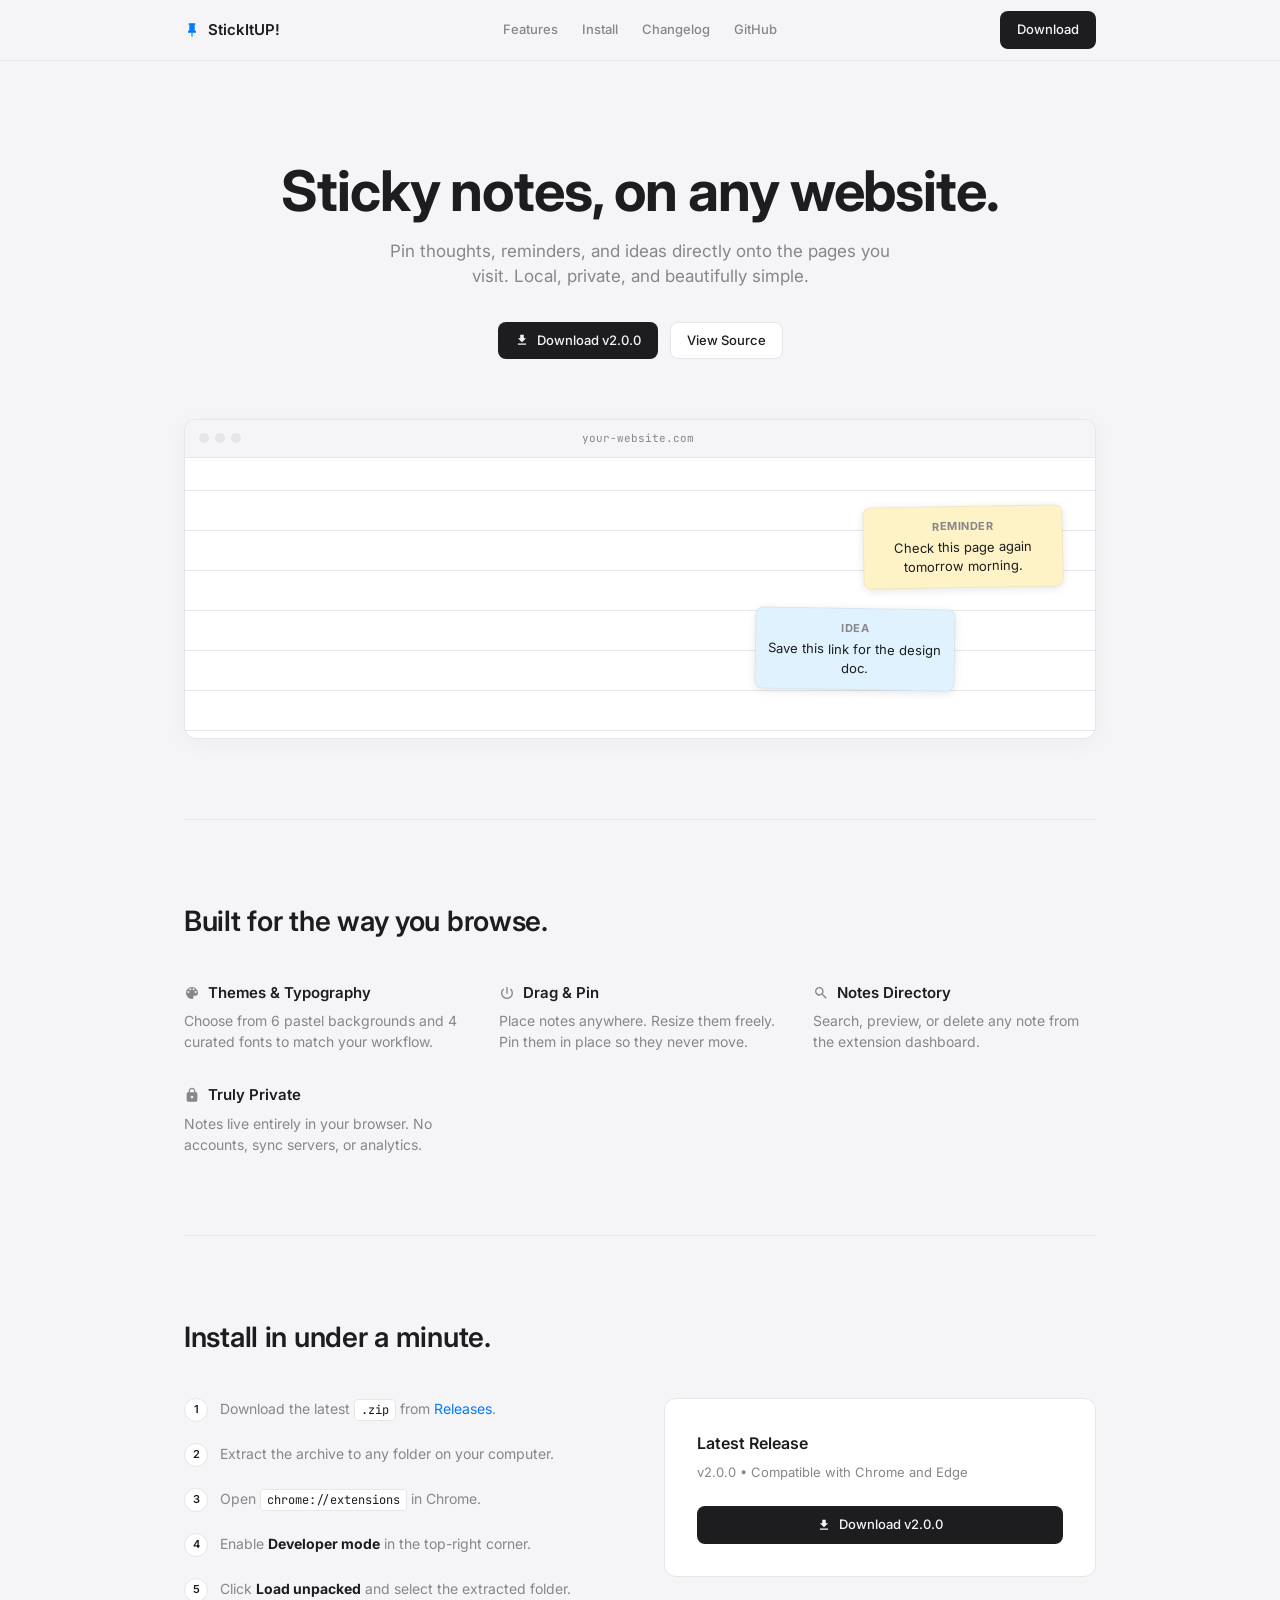
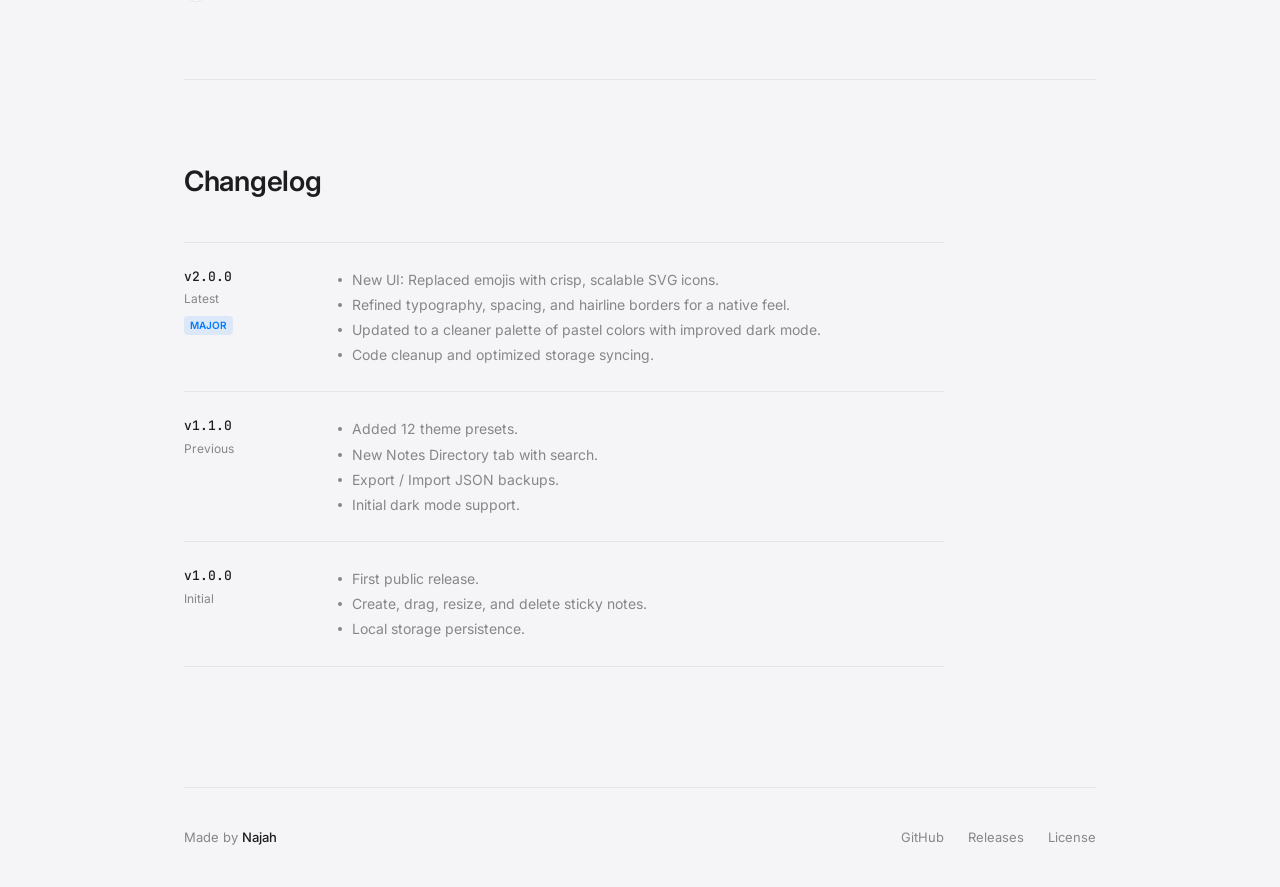
==== index.html @ 6b8c4919 "Complete UI overhaul and add automated release workflow MAJOR" ====
<!DOCTYPE html>
<html lang="en">
<head>
<meta charset="UTF-8" />
<meta name="viewport" content="width=device-width, initial-scale=1.0" />
<title>StickItUP! — Sticky notes for any website</title>
<link rel="icon" type="image/svg+xml" href="logo.svg" />
<link rel="preconnect" href="https://fonts.googleapis.com">
<link rel="preconnect" href="https://fonts.gstatic.com" crossorigin>
<link href="https://fonts.googleapis.com/css2?family=Inter:wght@400;500;600;700&family=JetBrains+Mono:wght@400;500&display=swap" rel="stylesheet">
<style>
  :root {
    --bg: #f5f5f7;
    --surface: #ffffff;
    --border: #e5e5ea;
    --text: #1d1d1f;
    --text-muted: #86868b;
    --accent: #007aff;
  }

  @media (prefers-color-scheme: dark) {
    :root {
      --bg: #1c1c1e;
      --surface: #2c2c2e;
      --border: #3a3a3c;
      --text: #f5f5f7;
      --text-muted: #86868b;
      --accent: #0a84ff;
    }
  }

  * { margin: 0; padding: 0; box-sizing: border-box; }
  html { scroll-behavior: smooth; }
  body {
    font-family: 'Inter', -apple-system, BlinkMacSystemFont, sans-serif;
    background: var(--bg);
    color: var(--text);
    line-height: 1.5;
    font-size: 15px;
    -webkit-font-smoothing: antialiased;
  }
  a { color: inherit; text-decoration: none; }
  .container { max-width: 960px; margin: 0 auto; padding: 0 24px; }

  /* Nav */
  header {
    position: sticky; top: 0; z-index: 50;
    background: var(--bg);
    border-bottom: 1px solid var(--border);
  }
  nav { display: flex; align-items: center; justify-content: space-between; height: 60px; }
  .brand { display: flex; align-items: center; gap: 8px; font-weight: 600; font-size: 15px; }
  .brand svg { width: 16px; height: 16px; fill: var(--accent); }
  .nav-links { display: flex; align-items: center; gap: 24px; font-size: 13px; font-weight: 500; color: var(--text-muted); }
  .nav-links a:hover { color: var(--text); }

  /* Buttons */
  .btn {
    display: inline-flex; align-items: center; justify-content: center; gap: 8px;
    padding: 8px 16px; border-radius: 8px; font-family: inherit; font-size: 13px; font-weight: 500; 
    cursor: pointer; border: 1px solid transparent; transition: 0.15s;
  }
  .btn svg { width: 14px; height: 14px; fill: currentColor; }
  .btn-primary { background: var(--text); color: var(--bg); }
  .btn-primary:hover { opacity: 0.85; }
  .btn-secondary { background: var(--surface); color: var(--text); border-color: var(--border); }
  .btn-secondary:hover { border-color: var(--text-muted); }

  /* Hero */
  .hero { padding: 100px 0 80px; text-align: center; }
  .hero h1 { font-size: clamp(36px, 5vw, 56px); font-weight: 700; letter-spacing: -0.02em; line-height: 1.1; margin-bottom: 16px; }
  .hero p { font-size: 17px; color: var(--text-muted); max-width: 520px; margin: 0 auto 32px; }
  .actions { display: flex; gap: 12px; justify-content: center; }

  /* Mockup */
  .mockup {
    margin-top: 60px; border: 1px solid var(--border); border-radius: 12px; background: var(--surface);
    overflow: hidden; box-shadow: 0 4px 24px rgba(0,0,0,0.04);
  }
  .mockup-bar { display: flex; align-items: center; padding: 10px 14px; border-bottom: 1px solid var(--border); background: var(--bg); }
  .mockup-dots { display: flex; gap: 6px; }
  .mockup-dots span { width: 10px; height: 10px; border-radius: 50%; background: var(--border); }
  .mockup-url { flex: 1; text-align: center; font-family: 'JetBrains Mono', monospace; font-size: 11px; color: var(--text-muted); }
  .mockup-body { position: relative; height: 280px; padding: 32px; background-image: linear-gradient(var(--border) 1px, transparent 1px); background-size: 100% 40px; background-position: 0 32px; }
  
  .sticky {
    position: absolute; width: 200px; padding: 12px; border-radius: 8px;
    font-size: 13px; line-height: 1.4; color: #1d1d1f;
    box-shadow: 0 2px 8px rgba(0,0,0,0.1); border: 1px solid rgba(0,0,0,0.05);
  }
  .sticky-1 { background: #fef3c7; top: 48px; right: 32px; transform: rotate(-1deg); }
  .sticky-2 { background: #e0f2fe; top: 150px; right: 140px; transform: rotate(1deg); }

  /* Sections */
  section { padding: 80px 0; border-top: 1px solid var(--border); }
  h2 { font-size: 28px; font-weight: 600; letter-spacing: -0.01em; margin-bottom: 40px; }
  
  /* Features Grid */
  .grid { display: grid; grid-template-columns: repeat(auto-fit, minmax(260px, 1fr)); gap: 32px; }
  .feature h3 { font-size: 15px; font-weight: 600; margin-bottom: 6px; display: flex; align-items: center; gap: 8px; }
  .feature h3 svg { width: 16px; height: 16px; fill: var(--text-muted); }
  .feature p { font-size: 14px; color: var(--text-muted); line-height: 1.5; }

  /* Install */
  .install-grid { display: grid; grid-template-columns: 1fr 1fr; gap: 48px; align-items: start; }
  .steps { list-style: none; counter-reset: step; }
  .steps li { counter-increment: step; position: relative; padding: 0 0 24px 36px; font-size: 14px; color: var(--text-muted); }
  .steps li:last-child { padding-bottom: 0; }
  .steps li::before { content: counter(step); position: absolute; left: 0; top: 0; width: 22px; height: 22px; border-radius: 50%; background: var(--surface); border: 1px solid var(--border); display: flex; align-items: center; justify-content: center; font-size: 11px; font-weight: 600; color: var(--text); }
  code { font-family: 'JetBrains Mono', monospace; font-size: 12px; background: var(--surface); border: 1px solid var(--border); padding: 2px 6px; border-radius: 4px; color: var(--text); }
  
  .install-card { background: var(--surface); border: 1px solid var(--border); border-radius: 12px; padding: 32px; }
  .install-card h3 { font-size: 16px; font-weight: 600; margin-bottom: 8px; }
  .install-card p { font-size: 13px; color: var(--text-muted); margin-bottom: 24px; }
  .install-card .btn { width: 100%; }

  /* Changelog */
  .changelog-list { max-width: 760px; }
  .release { display: grid; grid-template-columns: 120px 1fr; gap: 32px; padding: 24px 0; border-top: 1px solid var(--border); }
  .release:last-child { border-bottom: 1px solid var(--border); }
  .release-meta { display: flex; flex-direction: column; gap: 4px; }
  .release-version { font-family: 'JetBrains Mono', monospace; font-size: 13px; font-weight: 500; color: var(--text); }
  .release-date { font-size: 12px; color: var(--text-muted); }
  .release-tag { display: inline-flex; align-self: flex-start; padding: 2px 6px; border-radius: 4px; background: rgba(0,122,255,0.1); color: var(--accent); font-size: 10px; font-weight: 600; text-transform: uppercase; margin-top: 4px; }
  .release ul { list-style: none; }
  .release ul li { font-size: 14px; color: var(--text-muted); padding-left: 16px; position: relative; line-height: 1.8; }
  .release ul li::before { content: ''; position: absolute; left: 2px; top: 11px; width: 4px; height: 4px; border-radius: 50%; background: var(--text-muted); }

  /* Footer */
  footer { padding: 40px 0; border-top: 1px solid var(--border); margin-top: 40px; display: flex; justify-content: space-between; align-items: center; font-size: 13px; color: var(--text-muted); }
  .footer-links { display: flex; gap: 24px; }
  .footer-links a:hover { color: var(--text); }
</style>
</head>
<body>

<header>
  <div class="container">
    <nav>
      <a href="#" class="brand">
        <svg viewBox="0 0 24 24"><path d="M16 12V4h1V2H7v2h1v8l-2 2v2h5.2v6h1.6v-6H18v-2l-2-2z"/></svg>
        StickItUP!
      </a>
      <div class="nav-links">
        <a href="#features">Features</a>
        <a href="#install">Install</a>
        <a href="#changelog">Changelog</a>
        <a href="https://github.com/najah-pktr/StickItUp" target="_blank">GitHub</a>
      </div>
      <a href="https://github.com/najah-pktr/StickItUp/releases/latest" target="_blank" class="btn btn-primary">Download</a>
    </nav>
  </div>
</header>

<div class="container">
  <div class="hero">
    <h1>Sticky notes, on any website.</h1>
    <p>Pin thoughts, reminders, and ideas directly onto the pages you visit. Local, private, and beautifully simple.</p>
    <div class="actions">
      <a href="https://github.com/najah-pktr/StickItUp/releases/latest" target="_blank" class="btn btn-primary">
        <svg viewBox="0 0 24 24"><path d="M19 9h-4V3H9v6H5l7 7 7-7zM5 18v2h14v-2H5z"/></svg>
        Download v2.0.0
      </a>
      <a href="https://github.com/najah-pktr/StickItUp" target="_blank" class="btn btn-secondary">View Source</a>
    </div>

    <div class="mockup">
      <div class="mockup-bar">
        <div class="mockup-dots"><span></span><span></span><span></span></div>
        <div class="mockup-url">your-website.com</div>
        <div style="width: 46px;"></div>
      </div>
      <div class="mockup-body">
        <div class="sticky sticky-1">
          <strong style="display:block; margin-bottom: 4px; font-size: 11px; text-transform: uppercase; letter-spacing: 0.5px; color: #86868b;">Reminder</strong>
          Check this page again tomorrow morning.
        </div>
        <div class="sticky sticky-2">
          <strong style="display:block; margin-bottom: 4px; font-size: 11px; text-transform: uppercase; letter-spacing: 0.5px; color: #86868b;">Idea</strong>
          Save this link for the design doc.
        </div>
      </div>
    </div>
  </div>
</div>

<div class="container">
  <section id="features">
    <h2>Built for the way you browse.</h2>
    <div class="grid">
      <div class="feature">
        <h3>
          <svg viewBox="0 0 24 24"><path d="M12 3a9 9 0 0 0 0 18c1.1 0 2-.9 2-2v-1.5c0-.8.7-1.5 1.5-1.5H17a4 4 0 0 0 4-4c0-4.4-4-9-9-9zM6.5 12A1.5 1.5 0 1 1 8 10.5 1.5 1.5 0 0 1 6.5 12zm3-4A1.5 1.5 0 1 1 11 6.5 1.5 1.5 0 0 1 9.5 8zm5 0A1.5 1.5 0 1 1 16 6.5 1.5 1.5 0 0 1 14.5 8zm3 4A1.5 1.5 0 1 1 19 10.5 1.5 1.5 0 0 1 17.5 12z"/></svg>
          Themes & Typography
        </h3>
        <p>Choose from 6 pastel backgrounds and 4 curated fonts to match your workflow.</p>
      </div>
      <div class="feature">
        <h3>
          <svg viewBox="0 0 24 24"><path d="M13 3h-2v10h2V3zm4.83 2.17l-1.42 1.42C17.99 7.86 19 9.81 19 12c0 3.87-3.13 7-7 7s-7-3.13-7-7c0-2.19 1.01-4.14 2.58-5.42L6.17 5.17C4.23 6.82 3 9.26 3 12c0 4.97 4.03 9 9 9s9-4.03 9-9c0-2.74-1.23-5.18-3.17-6.83z"/></svg>
          Drag & Pin
        </h3>
        <p>Place notes anywhere. Resize them freely. Pin them in place so they never move.</p>
      </div>
      <div class="feature">
        <h3>
          <svg viewBox="0 0 24 24"><path d="M15.5 14h-.79l-.28-.27A6.471 6.471 0 0 0 16 9.5 6.5 6.5 0 1 0 9.5 16c1.61 0 3.09-.59 4.23-1.57l.27.28v.79l5 4.99L20.49 19l-4.99-5zm-6 0C7.01 14 5 11.99 5 9.5S7.01 5 9.5 5 14 7.01 14 9.5 11.99 14 9.5 14z"/></svg>
          Notes Directory
        </h3>
        <p>Search, preview, or delete any note from the extension dashboard.</p>
      </div>
      <div class="feature">
        <h3>
          <svg viewBox="0 0 24 24"><path d="M18 8h-1V6c0-2.76-2.24-5-5-5S7 3.24 7 6v2H6c-1.1 0-2 .9-2 2v10c0 1.1.9 2 2 2h12c1.1 0 2-.9 2-2V10c0-1.1-.9-2-2-2zm-6 9c-1.1 0-2-.9-2-2s.9-2 2-2 2 .9 2 2-.9 2-2 2zm3.1-9H8.9V6c0-1.71 1.39-3.1 3.1-3.1 1.71 0 3.1 1.39 3.1 3.1v2z"/></svg>
          Truly Private
        </h3>
        <p>Notes live entirely in your browser. No accounts, sync servers, or analytics.</p>
      </div>
    </div>
  </section>
</div>

<div class="container">
  <section id="install">
    <h2>Install in under a minute.</h2>
    <div class="install-grid">
      <ol class="steps">
        <li>Download the latest <code>.zip</code> from <a href="https://github.com/najah-pktr/StickItUp/releases/latest" target="_blank" style="color:var(--accent);">Releases</a>.</li>
        <li>Extract the archive to any folder on your computer.</li>
        <li>Open <code>chrome://extensions</code> in Chrome.</li>
        <li>Enable <strong style="color:var(--text);">Developer mode</strong> in the top-right corner.</li>
        <li>Click <strong style="color:var(--text);">Load unpacked</strong> and select the extracted folder.</li>
      </ol>

      <div class="install-card">
        <h3>Latest Release</h3>
        <p>v2.0.0 • Compatible with Chrome and Edge</p>
        <a href="https://github.com/najah-pktr/StickItUp/releases/latest" target="_blank" class="btn btn-primary">
          <svg viewBox="0 0 24 24"><path d="M19 9h-4V3H9v6H5l7 7 7-7zM5 18v2h14v-2H5z"/></svg> Download v2.0.0
        </a>
      </div>
    </div>
  </section>
</div>

<div class="container">
  <section id="changelog">
    <h2>Changelog</h2>
    <div class="changelog-list">
      
      <div class="release">
        <div class="release-meta">
          <div class="release-version">v2.0.0</div>
          <div class="release-date">Latest</div>
          <span class="release-tag">Major</span>
        </div>
        <ul>
          <li>New UI: Replaced emojis with crisp, scalable SVG icons.</li>
          <li>Refined typography, spacing, and hairline borders for a native feel.</li>
          <li>Updated to a cleaner palette of pastel colors with improved dark mode.</li>
          <li>Code cleanup and optimized storage syncing.</li>
        </ul>
      </div>

      <div class="release">
        <div class="release-meta">
          <div class="release-version">v1.1.0</div>
          <div class="release-date">Previous</div>
        </div>
        <ul>
          <li>Added 12 theme presets.</li>
          <li>New Notes Directory tab with search.</li>
          <li>Export / Import JSON backups.</li>
          <li>Initial dark mode support.</li>
        </ul>
      </div>

      <div class="release">
        <div class="release-meta">
          <div class="release-version">v1.0.0</div>
          <div class="release-date">Initial</div>
        </div>
        <ul>
          <li>First public release.</li>
          <li>Create, drag, resize, and delete sticky notes.</li>
          <li>Local storage persistence.</li>
        </ul>
      </div>

    </div>
  </section>
</div>

<div class="container">
  <footer>
    <div>
      Made by <a href="https://github.com/najah-pktr" target="_blank" style="color:var(--text); font-weight:500;">Najah</a>
    </div>
    <div class="footer-links">
      <a href="https://github.com/najah-pktr/StickItUp" target="_blank">GitHub</a>
      <a href="https://github.com/najah-pktr/StickItUp/releases/latest" target="_blank">Releases</a>
      <a href="https://github.com/najah-pktr/StickItUp/blob/main/LICENSE" target="_blank">License</a>
    </div>
  </footer>
</div>

</body>
</html>
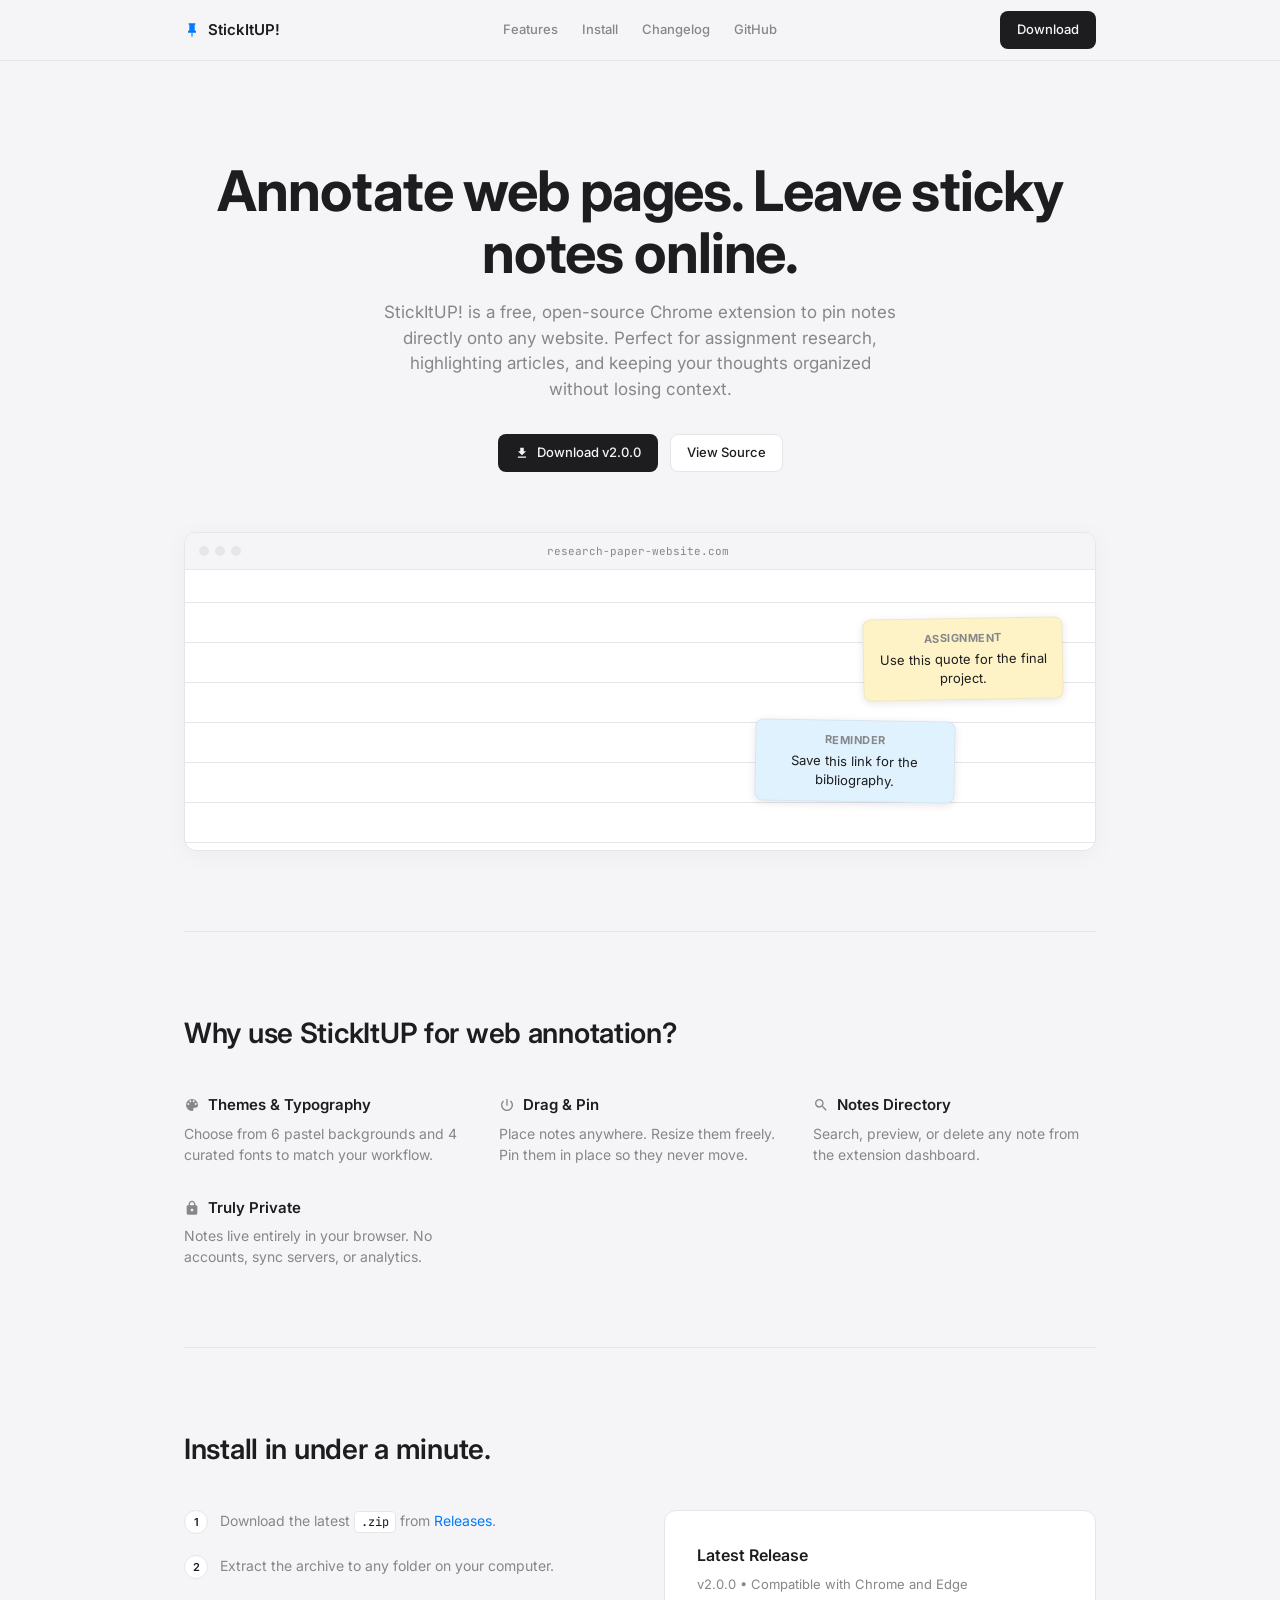
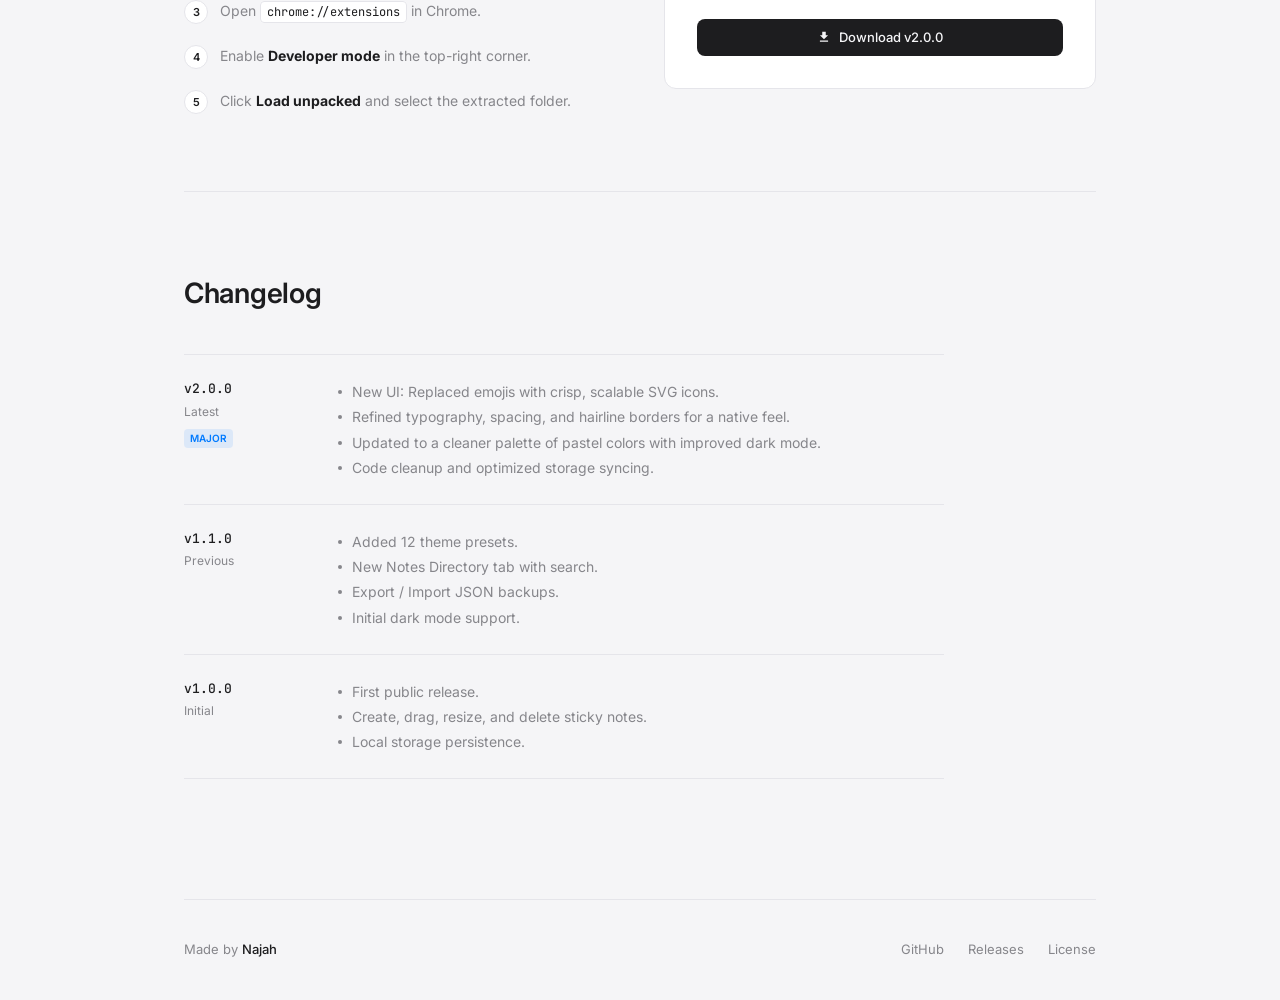
==== commit 6048ff92: "Update landing page with SEO meta tags and structured data" ====
--- a/index.html
+++ b/index.html
@@ -3,12 +3,56 @@
 <head>
 <meta charset="UTF-8" />
 <meta name="viewport" content="width=device-width, initial-scale=1.0" />
-<title>StickItUP! — Sticky notes for any website</title>
+<title>StickItUP! — Annotate web pages & leave sticky notes online</title>
+<meta name="description" content="StickItUP! is a free, open-source Chrome extension to pin sticky notes, highlight articles, and annotate web pages. Perfect for researchers, students, and assignment projects. 100% local, no accounts required." />
+<meta name="keywords" content="annotate web pages, sticky notes chrome extension, leave notes on websites, web annotation tool, research notes extension, highlight web pages, open source note taking, assignment helper, local browser notes" />
+<meta name="author" content="Najah" />
+<meta name="robots" content="index, follow" />
+
+<!-- Open Graph / Social Media -->
+<meta property="og:title" content="StickItUP! — Annotate web pages & leave sticky notes online" />
+<meta property="og:description" content="Pin sticky notes directly onto any website. A free, open-source Chrome extension for research, assignments, and daily browsing. No tracking, no servers." />
+<meta property="og:type" content="website" />
+<meta property="og:url" content="https://najah-pktr.github.io/StickItUp/" />
+<meta property="og:image" content="https://najah-pktr.github.io/StickItUp/assets/icon128.png" />
+
+<!-- Twitter Card -->
+<meta name="twitter:card" content="summary_large_image" />
+<meta name="twitter:title" content="StickItUP! — Annotate web pages & leave sticky notes online" />
+<meta name="twitter:description" content="Pin sticky notes directly onto any website. A free, open-source Chrome extension for research and assignments." />
+<meta name="twitter:image" content="https://najah-pktr.github.io/StickItUp/assets/icon128.png" />
+
 <link rel="icon" type="image/svg+xml" href="logo.svg" />
 <link rel="preconnect" href="https://fonts.googleapis.com">
 <link rel="preconnect" href="https://fonts.gstatic.com" crossorigin>
 <link href="https://fonts.googleapis.com/css2?family=Inter:wght@400;500;600;700&family=JetBrains+Mono:wght@400;500&display=swap" rel="stylesheet">
+
+<!-- Structured Data (Tells Google exactly what this is) -->
+<script type="application/ld+json">
+{
+  "@context": "https://schema.org",
+  "@type": "SoftwareApplication",
+  "name": "StickItUP!",
+  "operatingSystem": "Chrome, Edge",
+  "applicationCategory": "BrowserApplication",
+  "offers": {
+    "@type": "Offer",
+    "price": "0",
+    "priceCurrency": "USD"
+  },
+  "description": "An open-source Chrome extension that allows users to pin sticky notes, highlight text, and annotate web pages directly. Ideal for assignment research and bookmarking.",
+  "author": {
+    "@type": "Person",
+    "name": "Najah",
+    "url": "https://github.com/najah-pktr"
+  },
+  "softwareVersion": "2.0.0",
+  "license": "https://github.com/najah-pktr/StickItUp/blob/main/LICENSE"
+}
+</script>
+
 <style>
+  /* Keep all your existing CSS here unchanged! */
   :root {
     --bg: #f5f5f7;
     --surface: #ffffff;
@@ -17,7 +61,6 @@
     --text-muted: #86868b;
     --accent: #007aff;
   }
-
   @media (prefers-color-scheme: dark) {
     :root {
       --bg: #1c1c1e;
@@ -28,93 +71,52 @@
       --accent: #0a84ff;
     }
   }
-
   * { margin: 0; padding: 0; box-sizing: border-box; }
   html { scroll-behavior: smooth; }
-  body {
-    font-family: 'Inter', -apple-system, BlinkMacSystemFont, sans-serif;
-    background: var(--bg);
-    color: var(--text);
-    line-height: 1.5;
-    font-size: 15px;
-    -webkit-font-smoothing: antialiased;
-  }
+  body { font-family: 'Inter', -apple-system, sans-serif; background: var(--bg); color: var(--text); line-height: 1.5; font-size: 15px; -webkit-font-smoothing: antialiased; }
   a { color: inherit; text-decoration: none; }
   .container { max-width: 960px; margin: 0 auto; padding: 0 24px; }
-
-  /* Nav */
-  header {
-    position: sticky; top: 0; z-index: 50;
-    background: var(--bg);
-    border-bottom: 1px solid var(--border);
-  }
+  header { position: sticky; top: 0; z-index: 50; background: var(--bg); border-bottom: 1px solid var(--border); }
   nav { display: flex; align-items: center; justify-content: space-between; height: 60px; }
   .brand { display: flex; align-items: center; gap: 8px; font-weight: 600; font-size: 15px; }
   .brand svg { width: 16px; height: 16px; fill: var(--accent); }
   .nav-links { display: flex; align-items: center; gap: 24px; font-size: 13px; font-weight: 500; color: var(--text-muted); }
   .nav-links a:hover { color: var(--text); }
-
-  /* Buttons */
-  .btn {
-    display: inline-flex; align-items: center; justify-content: center; gap: 8px;
-    padding: 8px 16px; border-radius: 8px; font-family: inherit; font-size: 13px; font-weight: 500; 
-    cursor: pointer; border: 1px solid transparent; transition: 0.15s;
-  }
+  .btn { display: inline-flex; align-items: center; justify-content: center; gap: 8px; padding: 8px 16px; border-radius: 8px; font-family: inherit; font-size: 13px; font-weight: 500; cursor: pointer; border: 1px solid transparent; transition: 0.15s; }
   .btn svg { width: 14px; height: 14px; fill: currentColor; }
   .btn-primary { background: var(--text); color: var(--bg); }
   .btn-primary:hover { opacity: 0.85; }
   .btn-secondary { background: var(--surface); color: var(--text); border-color: var(--border); }
   .btn-secondary:hover { border-color: var(--text-muted); }
-
-  /* Hero */
   .hero { padding: 100px 0 80px; text-align: center; }
   .hero h1 { font-size: clamp(36px, 5vw, 56px); font-weight: 700; letter-spacing: -0.02em; line-height: 1.1; margin-bottom: 16px; }
   .hero p { font-size: 17px; color: var(--text-muted); max-width: 520px; margin: 0 auto 32px; }
   .actions { display: flex; gap: 12px; justify-content: center; }
-
-  /* Mockup */
-  .mockup {
-    margin-top: 60px; border: 1px solid var(--border); border-radius: 12px; background: var(--surface);
-    overflow: hidden; box-shadow: 0 4px 24px rgba(0,0,0,0.04);
-  }
+  .mockup { margin-top: 60px; border: 1px solid var(--border); border-radius: 12px; background: var(--surface); overflow: hidden; box-shadow: 0 4px 24px rgba(0,0,0,0.04); }
   .mockup-bar { display: flex; align-items: center; padding: 10px 14px; border-bottom: 1px solid var(--border); background: var(--bg); }
   .mockup-dots { display: flex; gap: 6px; }
   .mockup-dots span { width: 10px; height: 10px; border-radius: 50%; background: var(--border); }
   .mockup-url { flex: 1; text-align: center; font-family: 'JetBrains Mono', monospace; font-size: 11px; color: var(--text-muted); }
   .mockup-body { position: relative; height: 280px; padding: 32px; background-image: linear-gradient(var(--border) 1px, transparent 1px); background-size: 100% 40px; background-position: 0 32px; }
-  
-  .sticky {
-    position: absolute; width: 200px; padding: 12px; border-radius: 8px;
-    font-size: 13px; line-height: 1.4; color: #1d1d1f;
-    box-shadow: 0 2px 8px rgba(0,0,0,0.1); border: 1px solid rgba(0,0,0,0.05);
-  }
+  .sticky { position: absolute; width: 200px; padding: 12px; border-radius: 8px; font-size: 13px; line-height: 1.4; color: #1d1d1f; box-shadow: 0 2px 8px rgba(0,0,0,0.1); border: 1px solid rgba(0,0,0,0.05); }
   .sticky-1 { background: #fef3c7; top: 48px; right: 32px; transform: rotate(-1deg); }
   .sticky-2 { background: #e0f2fe; top: 150px; right: 140px; transform: rotate(1deg); }
-
-  /* Sections */
   section { padding: 80px 0; border-top: 1px solid var(--border); }
   h2 { font-size: 28px; font-weight: 600; letter-spacing: -0.01em; margin-bottom: 40px; }
-  
-  /* Features Grid */
   .grid { display: grid; grid-template-columns: repeat(auto-fit, minmax(260px, 1fr)); gap: 32px; }
   .feature h3 { font-size: 15px; font-weight: 600; margin-bottom: 6px; display: flex; align-items: center; gap: 8px; }
   .feature h3 svg { width: 16px; height: 16px; fill: var(--text-muted); }
   .feature p { font-size: 14px; color: var(--text-muted); line-height: 1.5; }
-
-  /* Install */
   .install-grid { display: grid; grid-template-columns: 1fr 1fr; gap: 48px; align-items: start; }
   .steps { list-style: none; counter-reset: step; }
   .steps li { counter-increment: step; position: relative; padding: 0 0 24px 36px; font-size: 14px; color: var(--text-muted); }
   .steps li:last-child { padding-bottom: 0; }
   .steps li::before { content: counter(step); position: absolute; left: 0; top: 0; width: 22px; height: 22px; border-radius: 50%; background: var(--surface); border: 1px solid var(--border); display: flex; align-items: center; justify-content: center; font-size: 11px; font-weight: 600; color: var(--text); }
   code { font-family: 'JetBrains Mono', monospace; font-size: 12px; background: var(--surface); border: 1px solid var(--border); padding: 2px 6px; border-radius: 4px; color: var(--text); }
-  
   .install-card { background: var(--surface); border: 1px solid var(--border); border-radius: 12px; padding: 32px; }
   .install-card h3 { font-size: 16px; font-weight: 600; margin-bottom: 8px; }
   .install-card p { font-size: 13px; color: var(--text-muted); margin-bottom: 24px; }
   .install-card .btn { width: 100%; }
-
-  /* Changelog */
   .changelog-list { max-width: 760px; }
   .release { display: grid; grid-template-columns: 120px 1fr; gap: 32px; padding: 24px 0; border-top: 1px solid var(--border); }
   .release:last-child { border-bottom: 1px solid var(--border); }
@@ -125,8 +127,6 @@
   .release ul { list-style: none; }
   .release ul li { font-size: 14px; color: var(--text-muted); padding-left: 16px; position: relative; line-height: 1.8; }
   .release ul li::before { content: ''; position: absolute; left: 2px; top: 11px; width: 4px; height: 4px; border-radius: 50%; background: var(--text-muted); }
-
-  /* Footer */
   footer { padding: 40px 0; border-top: 1px solid var(--border); margin-top: 40px; display: flex; justify-content: space-between; align-items: center; font-size: 13px; color: var(--text-muted); }
   .footer-links { display: flex; gap: 24px; }
   .footer-links a:hover { color: var(--text); }
@@ -154,8 +154,9 @@
 
 <div class="container">
   <div class="hero">
-    <h1>Sticky notes, on any website.</h1>
-    <p>Pin thoughts, reminders, and ideas directly onto the pages you visit. Local, private, and beautifully simple.</p>
+    <!-- SEO Heavy H1 and text block -->
+    <h1>Annotate web pages. Leave sticky notes online.</h1>
+    <p>StickItUP! is a free, open-source Chrome extension to pin notes directly onto any website. Perfect for assignment research, highlighting articles, and keeping your thoughts organized without losing context.</p>
     <div class="actions">
       <a href="https://github.com/najah-pktr/StickItUp/releases/latest" target="_blank" class="btn btn-primary">
         <svg viewBox="0 0 24 24"><path d="M19 9h-4V3H9v6H5l7 7 7-7zM5 18v2h14v-2H5z"/></svg>
@@ -167,17 +168,17 @@
     <div class="mockup">
       <div class="mockup-bar">
         <div class="mockup-dots"><span></span><span></span><span></span></div>
-        <div class="mockup-url">your-website.com</div>
+        <div class="mockup-url">research-paper-website.com</div>
         <div style="width: 46px;"></div>
       </div>
       <div class="mockup-body">
         <div class="sticky sticky-1">
+          <strong style="display:block; margin-bottom: 4px; font-size: 11px; text-transform: uppercase; letter-spacing: 0.5px; color: #86868b;">Assignment</strong>
+          Use this quote for the final project.
+        </div>
+        <div class="sticky sticky-2">
           <strong style="display:block; margin-bottom: 4px; font-size: 11px; text-transform: uppercase; letter-spacing: 0.5px; color: #86868b;">Reminder</strong>
-          Check this page again tomorrow morning.
-        </div>
-        <div class="sticky sticky-2">
-          <strong style="display:block; margin-bottom: 4px; font-size: 11px; text-transform: uppercase; letter-spacing: 0.5px; color: #86868b;">Idea</strong>
-          Save this link for the design doc.
+          Save this link for the bibliography.
         </div>
       </div>
     </div>
@@ -186,7 +187,7 @@
 
 <div class="container">
   <section id="features">
-    <h2>Built for the way you browse.</h2>
+    <h2>Why use StickItUP for web annotation?</h2>
     <div class="grid">
       <div class="feature">
         <h3>
